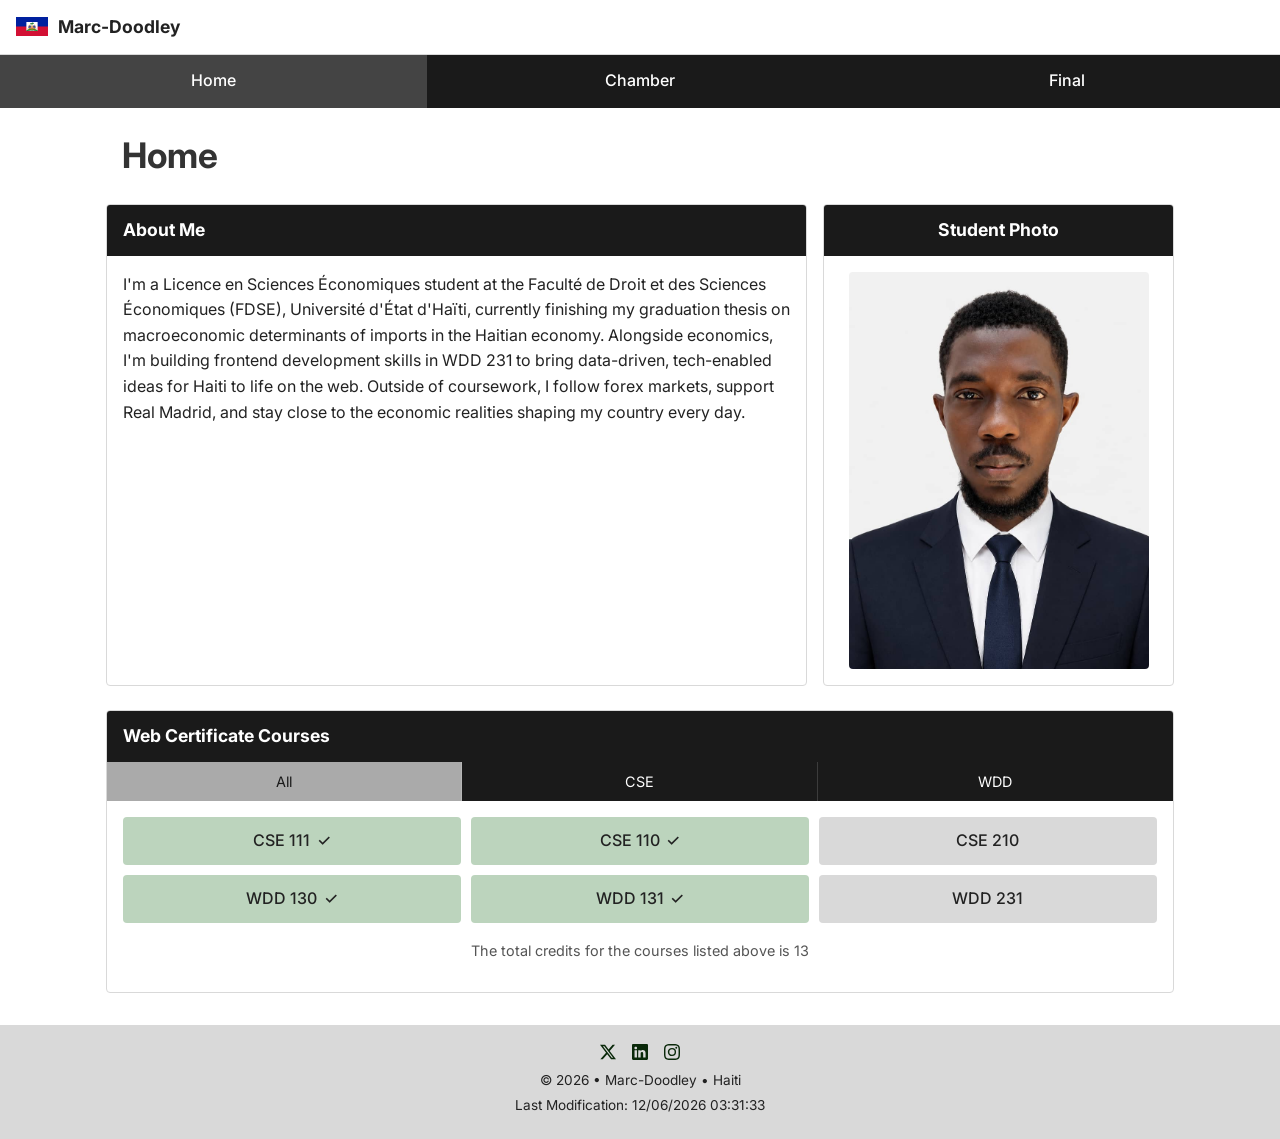
==== index.html @ a6fe9c1b "Week 1 assignments" ====
<!DOCTYPE html>
<html lang="en">
<head>
  <meta charset="UTF-8" />
  <meta name="viewport" content="width=device-width, initial-scale=1.0" />
  <title>Marc-Doodley SEMETUS | WDD 231 Course Home</title>
  <meta name="description" content="Marc-Doodley's WDD 231 Web Frontend Development I course home page: about me, student photo, and Web Certificate Courses progress." />
  <meta name="author" content="Marc-Doodley" />

  <link href="https://fonts.googleapis.com/css2?family=Inter:wght@400;500;600;700&display=swap" rel="stylesheet" />

  <link rel="stylesheet" href="styles/style.css" />

  <script src="scripts/script.js" defer></script>
</head>
<body>

  <header>
    <div class="brand">
      <img src="images/flag_of_haiti.svg" alt="Site logo" class="logo" width="32" height="32" />
      <span class="site-name">Marc-Doodley</span>
    </div>

    <button id="hamburger" class="hamburger" aria-label="Toggle navigation menu" aria-expanded="false" aria-controls="primaryNav">
      <span></span>
      <span></span>
      <span></span>
    </button>
  </header>

  <nav>
    <ul id="primaryNav">
      <li><a href="index.html" class="active" target="_blank">Home</a></li>
      <li><a href="chamber.html" target="_blank">Chamber</a></li>
      <li><a href="final.html" target="_blank">Final</a></li>
    </ul>
  </nav>

  <main>
    <h1>Home</h1>

    <div class="intro-grid">
      <section class="about-me">
        <h2>About Me</h2>
        <p>
          I'm a Licence en Sciences Économiques student at the Faculté de Droit et des Sciences
          Économiques (FDSE), Université d'État d'Haïti, currently finishing my graduation thesis
          on macroeconomic determinants of imports in the Haitian economy. Alongside economics, I'm
          building frontend development skills in WDD 231 to bring data-driven, tech-enabled ideas
          for Haiti to life on the web. Outside of coursework, I follow forex markets, support Real
          Madrid, and stay close to the economic realities shaping my country every day.
        </p>
      </section>

      <section class="photo-section">
        <h2>Student Photo</h2>
        <img src="images/Profile-picture.jpeg" alt="Student photo placeholder" class="student-photo" width="300" height="260" />
      </section>
    </div>

    <section class="certificate-courses">
      <h2>Web Certificate Courses</h2>

      <div class="filter-buttons">
        <button class="filter-btn active" data-filter="all">All</button>
        <button class="filter-btn" data-filter="CSE">CSE</button>
        <button class="filter-btn" data-filter="WDD">WDD</button>
      </div>

      <div id="courseCards" class="course-cards"></div>

      <p class="credit-total">
        The total credits for the courses listed above is <span id="creditTotal">0</span>
      </p>
    </section>
  </main>

  <footer>
    <div class="social-links">
      <a href="https://x.com/Mkdl2002"><img src="images/twitter-x.svg" alt="X profile" width="16" height="16"></a>
      <a href="https://linkedin.com/in/marc-doodley"><img src="images/linkedin.svg" alt="LinekedIn profile" width="16" height="16"></a> 
      <a href="https://www.instagram.com/marcdoodleys?igsh=MWNpeXg5dWdqZjRjdw=="><img src="images/instagram.svg" alt="Instagram profile" width="16" height="16"></a>
    </div>

    <p>&copy; <span id="currentYear"></span> &bull; Marc-Doodley &bull; Haiti</p>

    <p id="lastModified"></p>
  </footer>

</body>
  </footer>
</html>
---- styles/style.css ----
/* style.css — single stylesheet, mobile-first with a media query for larger screens */

:root {
  --color-bg: #ffffff;
  --color-dark: #333333;
  --color-nav: #1a1a1a;
  --color-light-gray: #d9d9d9;
  --color-mid-gray: #aaaaaa;
  --color-text: #222222;
  --color-text-muted: #555555;

  --font-body: "Inter", system-ui, sans-serif;

  --radius: 4px;
}

* {
  box-sizing: border-box;
}

body {
  margin: 0;
  font-family: var(--font-body);
  color: var(--color-text);
  background-color: var(--color-bg);
  line-height: 1.6;
}

img {
  max-width: 100%;
  height: auto;
  display: block;
}

a {
  color: inherit;
  text-decoration: none;
}

h1,
h2 {
  margin: 0 0 0.6em 0;
  color: var(--color-dark);
}

h1 {
  font-size: 1.8rem;
  padding: 1rem 1rem 0;
}

h2 {
  font-size: 1.1rem;
  margin: 0;
}

p {
  margin: 0 0 1em 0;
}

/* ---------- Header ---------- */

header {
  display: flex;
  align-items: center;
  justify-content: space-between;
  padding: 0.8rem 1rem;
  border-bottom: 1px solid var(--color-light-gray);
}

.brand {
  display: flex;
  align-items: center;
  gap: 0.6rem;
}

.site-name {
  font-weight: 700;
  font-size: 1.1rem;
}

/* Hamburger */

.hamburger {
  display: flex;
  flex-direction: column;
  justify-content: space-between;
  width: 26px;
  height: 20px;
  background: none;
  border: none;
  cursor: pointer;
  padding: 0;
}

.hamburger span {
  display: block;
  height: 2px;
  width: 100%;
  background-color: var(--color-dark);
  border-radius: 2px;
  transition: transform 0.25s ease, opacity 0.25s ease;
}

.hamburger.open span:nth-child(1) {
  transform: translateY(9px) rotate(45deg);
}

.hamburger.open span:nth-child(2) {
  opacity: 0;
}

.hamburger.open span:nth-child(3) {
  transform: translateY(-9px) rotate(-45deg);
}

/* Nav (small screens: stacked dropdown) */

#primaryNav {
  list-style: none;
  margin: 0;
  padding: 0;
  background-color: var(--color-nav);
  display: none;
  flex-direction: column;
}

#primaryNav.open {
  display: flex;
}

#primaryNav li a {
  display: block;
  color: #ffffff;
  padding: 0.85rem 1.2rem;
  font-weight: 500;
  border-top: 1px solid rgba(255, 255, 255, 0.12);
  transition: background-color 0.2s ease, padding-left 0.2s ease;
}

#primaryNav li a:hover,
#primaryNav li a.active {
  background-color: #444444;
  padding-left: 1.6rem;
}

/* ---------- Main layout ---------- */

main {
  max-width: 1100px;
  margin: 0 auto;
  padding: 0 1rem 2rem;
}

.intro-grid {
  display: grid;
  grid-template-columns: 1fr;
  gap: 1rem;
  margin-bottom: 1.5rem;
}

.about-me,
.photo-section,
.certificate-courses {
  border: 1px solid var(--color-light-gray);
  border-radius: var(--radius);
  overflow: hidden;
}

.about-me,
.photo-section {
  padding-bottom: 1rem;
}

.about-me h2,
.photo-section h2,
.certificate-courses h2 {
  background-color: var(--color-nav);
  color: #ffffff;
  padding: 0.7rem 1rem;
  align-items: center;
}

.about-me p {
  padding: 0 1rem;
  margin-top: 1rem;
}

.photo-section {
  text-align: center;
}

.student-photo {
  margin: 1rem auto 0;
  border-radius: var(--radius);
}

/* ---------- Certificate courses ---------- */

.filter-buttons {
  display: grid;
  grid-template-columns: repeat(3, 1fr);
}

.filter-btn {
  font-family: var(--font-body);
  font-size: 0.9rem;
  background-color: var(--color-nav);
  border: none;
  border-right: 1px solid rgba(255, 255, 255, 0.15);
  color: #ffffff;
  padding: 0.7rem 0.5rem;
  cursor: pointer;
  transition: background-color 0.2s ease;
}

.filter-btn:last-child {
  border-right: none;
}

.filter-btn:hover {
  background-color: #444444;
}

.filter-btn.active {
  background-color: var(--color-mid-gray);
  color: #1a1a1a;
}

.course-cards {
  display: grid;
  grid-template-columns: repeat(2, 1fr);
  gap: 0.6rem;
  padding: 1rem;
}

.course-card {
  display: flex;
  align-items: center;
  justify-content: center;
  gap: 0.4rem;
  padding: 0.7rem 0.5rem;
  background-color: var(--color-light-gray);
  border-radius: var(--radius);
  font-weight: 500;
  text-align: center;
}

.course-card.completed {
  background-color: #bcd4bd;
}

.course-card.completed::after {
  content: " \2713";
}

.credit-total {
  text-align: center;
  padding: 0 1rem 1rem;
  color: var(--color-text-muted);
  font-size: 0.9rem;
}

/* ---------- Footer ---------- */

footer {
  background-color: var(--color-light-gray);
  color: var(--color-text);
  text-align: center;
  padding: 1.2rem 1rem;
}

.social-links {
  display: flex;
  justify-content: center;
  gap: 1rem;
  margin-bottom: 0.6rem;
}

.social-links a {
  color: var(--color-dark);
  transition: color 0.2s ease;
}

.social-links a:hover {
  color: #000000;
}

footer p {
  margin: 0.2rem 0;
  font-size: 0.85rem;
}

/* ---------- Larger screens ---------- */

@media screen and (min-width: 700px) {
  .hamburger {
    display: none;
  }

  #primaryNav {
    display: flex;
    flex-direction: row;
    background-color: var(--color-nav);
  }

  #primaryNav li {
    flex: 1;
  }

  #primaryNav li a {
    border-top: none;
    text-align: center;
  }

  #primaryNav li a:hover,
  #primaryNav li a.active {
    padding-left: 1.2rem;
  }

  h1 {
    font-size: 2.2rem;
    padding-top: 1.2rem;
  }

  .intro-grid {
    grid-template-columns: 2fr 1fr;
    align-items: stretch;
  }

  .course-cards {
    grid-template-columns: repeat(3, 1fr);
  }
}
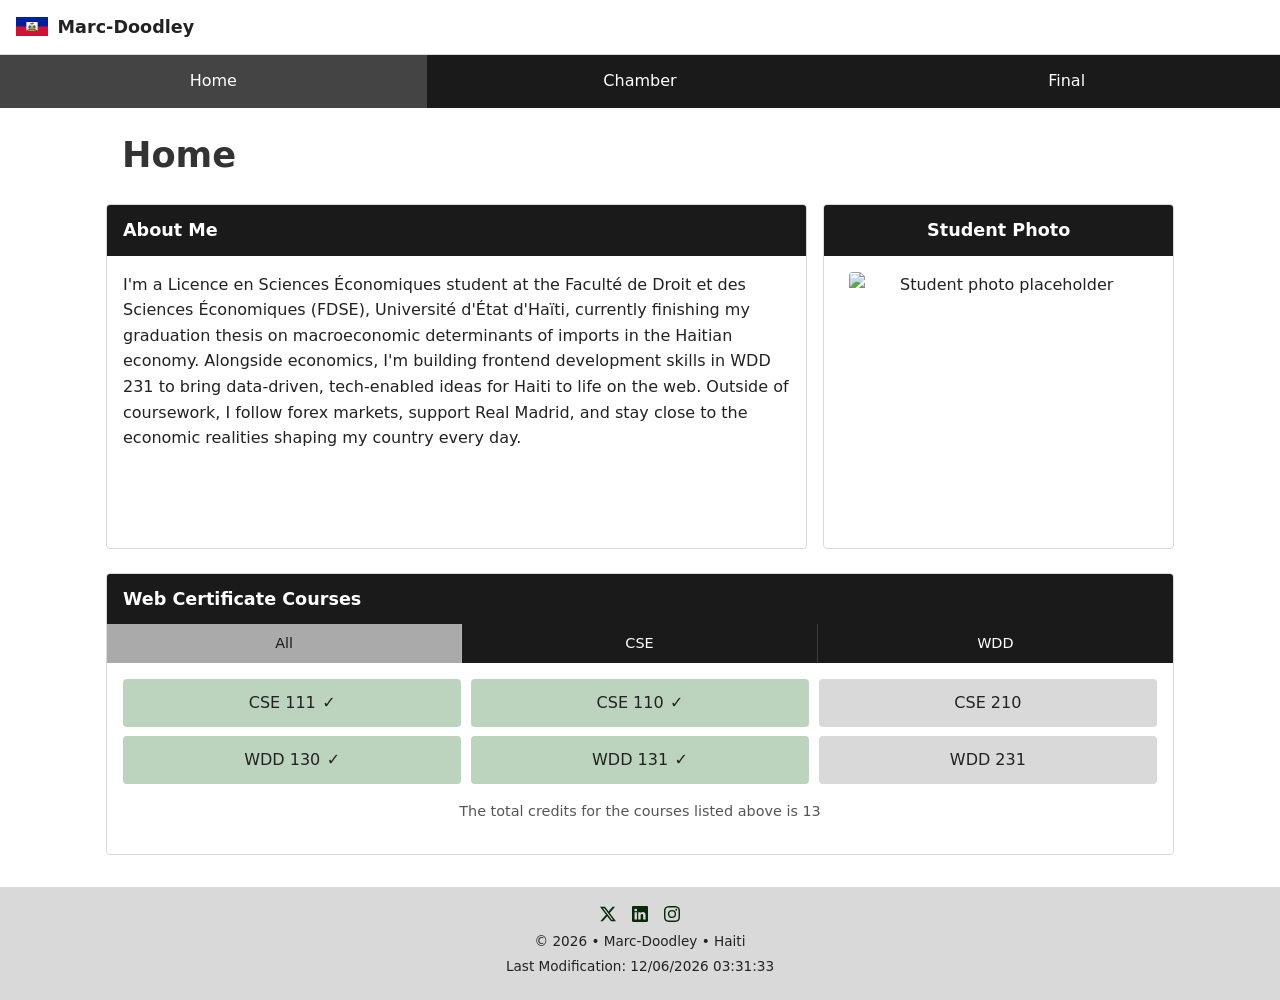
==== commit 39eff3fb: "Modification on assignment week 1" ====
--- a/index.html
+++ b/index.html
@@ -5,11 +5,13 @@
   <meta name="viewport" content="width=device-width, initial-scale=1.0" />
   <title>Marc-Doodley SEMETUS | WDD 231 Course Home</title>
   <meta name="description" content="Marc-Doodley's WDD 231 Web Frontend Development I course home page: about me, student photo, and Web Certificate Courses progress." />
-  <meta name="author" content="Marc-Doodley" />
+  <meta name="author" content="Marc-Doodley">
 
-  <link href="https://fonts.googleapis.com/css2?family=Inter:wght@400;500;600;700&display=swap" rel="stylesheet" />
+  <link rel="preconnect" href="https://fonts.googleapis.com">
+  <link rel="preconnect" href="https://fonts.gstatic.com" crossorigin>
 
-  <link rel="stylesheet" href="styles/style.css" />
+  <link rel="stylesheet" href="styles/smaller.css" />
+  <link rel="stylesheet" href="styles/larger.css" />
 
   <script src="scripts/script.js" defer></script>
 </head>
@@ -54,7 +56,7 @@
 
       <section class="photo-section">
         <h2>Student Photo</h2>
-        <img src="images/Profile-picture.jpeg" alt="Student photo placeholder" class="student-photo" width="300" height="260" />
+        <img src="images/profile-picture.jpeg" alt="Student photo placeholder" class="student-photo" width="300" height="260" />
       </section>
     </div>
 
@@ -86,7 +88,5 @@
 
     <p id="lastModified"></p>
   </footer>
-
 </body>
-  </footer>
 </html>
--- a/styles/smaller.css
+++ b/styles/smaller.css
@@ -0,0 +1,290 @@
+/* small.css — mobile-first base styles (320px and up) */
+
+:root {
+  --color-bg: #ffffff;
+  --color-dark: #333333;
+  --color-nav: #1a1a1a;
+  --color-light-gray: #d9d9d9;
+  --color-mid-gray: #aaaaaa;
+  --color-text: #222222;
+  --color-text-muted: #555555;
+
+  --font-body: "Inter", system-ui, sans-serif;
+
+  --radius: 4px;
+}
+
+* {
+  box-sizing: border-box;
+}
+
+body {
+  margin: 0;
+  font-family: var(--font-body);
+  color: var(--color-text);
+  background-color: var(--color-bg);
+  line-height: 1.6;
+}
+
+img {
+  max-width: 100%;
+  height: auto;
+  display: block;
+}
+
+a {
+  color: inherit;
+  text-decoration: none;
+}
+
+h1,
+h2 {
+  margin: 0 0 0.6em 0;
+  color: var(--color-dark);
+}
+
+h1 {
+  font-size: 1.8rem;
+  padding: 1rem 1rem 0;
+}
+
+h2 {
+  font-size: 1.1rem;
+  margin: 0;
+}
+
+p {
+  margin: 0 0 1em 0;
+}
+
+/* ---------- Header ---------- */
+
+header {
+  display: flex;
+  align-items: center;
+  justify-content: space-between;
+  padding: 0.8rem 1rem;
+  border-bottom: 1px solid var(--color-light-gray);
+}
+
+.brand {
+  display: flex;
+  align-items: center;
+  gap: 0.6rem;
+}
+
+.site-name {
+  font-weight: 700;
+  font-size: 1.1rem;
+}
+
+/* Hamburger */
+
+.hamburger {
+  display: flex;
+  flex-direction: column;
+  justify-content: space-between;
+  width: 26px;
+  height: 20px;
+  background: none;
+  border: none;
+  cursor: pointer;
+  padding: 0;
+}
+
+.hamburger span {
+  display: block;
+  height: 2px;
+  width: 100%;
+  background-color: var(--color-dark);
+  border-radius: 2px;
+  transition: transform 0.25s ease, opacity 0.25s ease;
+}
+
+.hamburger.open span:nth-child(1) {
+  transform: translateY(9px) rotate(45deg);
+}
+
+.hamburger.open span:nth-child(2) {
+  opacity: 0;
+}
+
+.hamburger.open span:nth-child(3) {
+  transform: translateY(-9px) rotate(-45deg);
+}
+
+/* Nav (small screens: stacked dropdown) */
+
+#primaryNav {
+  list-style: none;
+  margin: 0;
+  padding: 0;
+  background-color: var(--color-nav);
+  display: none;
+  flex-direction: column;
+}
+
+#primaryNav.open {
+  display: flex;
+}
+
+#primaryNav li a {
+  display: block;
+  color: #ffffff;
+  padding: 0.85rem 1.2rem;
+  font-weight: 500;
+  border-top: 1px solid rgba(255, 255, 255, 0.12);
+  transition: background-color 0.2s ease, padding-left 0.2s ease;
+}
+
+#primaryNav li a:hover,
+#primaryNav li a.active {
+  background-color: #444444;
+  padding-left: 1.6rem;
+}
+
+/* ---------- Main layout ---------- */
+
+main {
+  max-width: 1100px;
+  margin: 0 auto;
+  padding: 0 1rem 2rem;
+}
+
+.intro-grid {
+  display: grid;
+  grid-template-columns: 1fr;
+  gap: 1rem;
+  margin-bottom: 1.5rem;
+}
+
+.about-me,
+.photo-section,
+.certificate-courses {
+  border: 1px solid var(--color-light-gray);
+  border-radius: var(--radius);
+  overflow: hidden;
+}
+
+.about-me,
+.photo-section {
+  padding-bottom: 1rem;
+}
+
+.about-me h2,
+.photo-section h2,
+.certificate-courses h2 {
+  background-color: var(--color-nav);
+  color: #ffffff;
+  padding: 0.7rem 1rem;
+}
+
+.about-me p {
+  padding: 0 1rem;
+  margin-top: 1rem;
+}
+
+.photo-section {
+  text-align: center;
+}
+
+.student-photo {
+  margin: 1rem auto 0;
+  border-radius: var(--radius);
+}
+
+/* ---------- Certificate courses ---------- */
+
+.filter-buttons {
+  display: grid;
+  grid-template-columns: repeat(3, 1fr);
+}
+
+.filter-btn {
+  font-family: var(--font-body);
+  font-size: 0.9rem;
+  background-color: var(--color-nav);
+  border: none;
+  border-right: 1px solid rgba(255, 255, 255, 0.15);
+  color: #ffffff;
+  padding: 0.7rem 0.5rem;
+  cursor: pointer;
+  transition: background-color 0.2s ease;
+}
+
+.filter-btn:last-child {
+  border-right: none;
+}
+
+.filter-btn:hover {
+  background-color: #444444;
+}
+
+.filter-btn.active {
+  background-color: var(--color-mid-gray);
+  color: #1a1a1a;
+}
+
+.course-cards {
+  display: grid;
+  grid-template-columns: repeat(2, 1fr);
+  gap: 0.6rem;
+  padding: 1rem;
+}
+
+.course-card {
+  display: flex;
+  align-items: center;
+  justify-content: center;
+  gap: 0.4rem;
+  padding: 0.7rem 0.5rem;
+  background-color: var(--color-light-gray);
+  border-radius: var(--radius);
+  font-weight: 500;
+  text-align: center;
+}
+
+.course-card.completed {
+  background-color: #bcd4bd;
+}
+
+.course-card.completed::after {
+  content: " \2713";
+}
+
+.credit-total {
+  text-align: center;
+  padding: 0 1rem 1rem;
+  color: var(--color-text-muted);
+  font-size: 0.9rem;
+}
+
+/* ---------- Footer ---------- */
+
+footer {
+  background-color: var(--color-light-gray);
+  color: var(--color-text);
+  text-align: center;
+  padding: 1.2rem 1rem;
+}
+
+.social-links {
+  display: flex;
+  justify-content: center;
+  gap: 1rem;
+  margin-bottom: 0.6rem;
+}
+
+.social-links a {
+  color: var(--color-dark);
+  transition: color 0.2s ease;
+}
+
+.social-links a:hover {
+  color: #000000;
+}
+
+footer p {
+  margin: 0.2rem 0;
+  font-size: 0.85rem;
+}
--- a/styles/larger.css
+++ b/styles/larger.css
@@ -0,0 +1,41 @@
+/* larger.css — enhancements for wider viewports (loaded after small.css) */
+
+@media screen and (min-width: 700px) {
+  .hamburger {
+    display: none;
+  }
+
+  #primaryNav {
+    display: flex;
+    flex-direction: row;
+    background-color: var(--color-nav);
+  }
+
+  #primaryNav li {
+    flex: 1;
+  }
+
+  #primaryNav li a {
+    border-top: none;
+    text-align: center;
+  }
+
+  #primaryNav li a:hover,
+  #primaryNav li a.active {
+    padding-left: 1.2rem;
+  }
+
+  h1 {
+    font-size: 2.2rem;
+    padding-top: 1.2rem;
+  }
+
+  .intro-grid {
+    grid-template-columns: 2fr 1fr;
+    align-items: stretch;
+  }
+
+  .course-cards {
+    grid-template-columns: repeat(3, 1fr);
+  }
+}
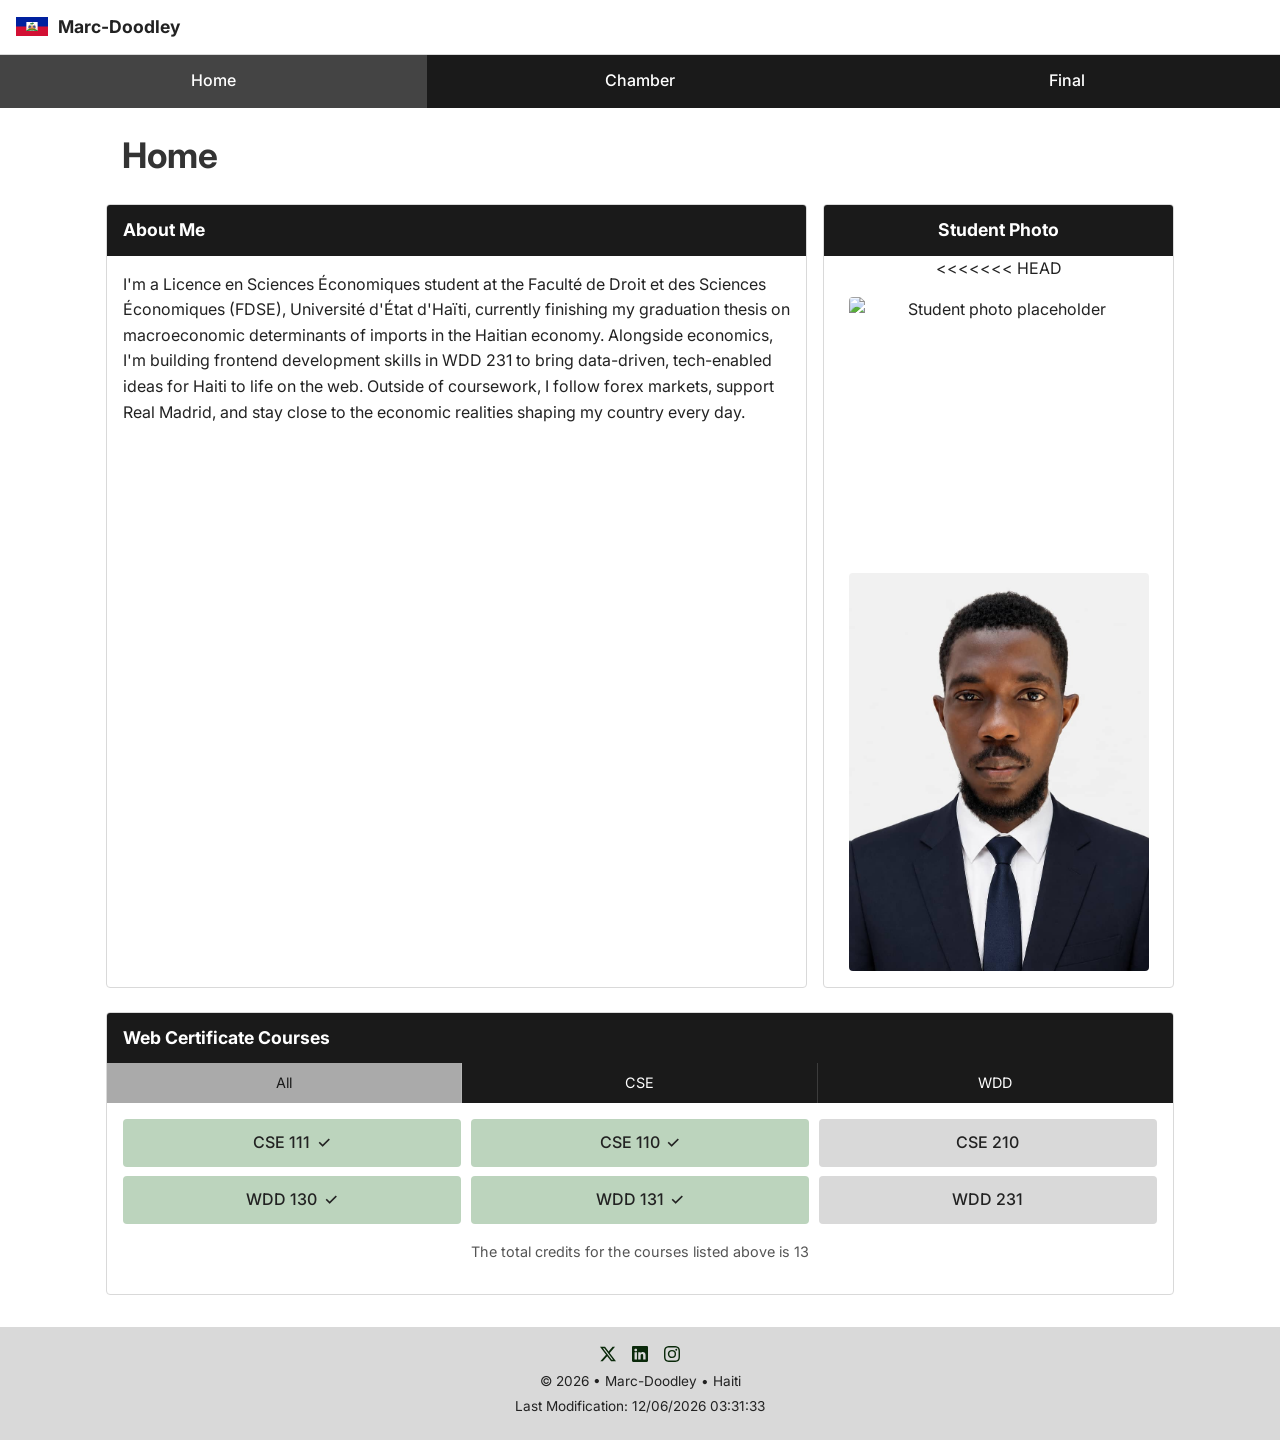
==== commit 8c6fd944: "Resolution du conflit sur index.html" ====
--- a/index.html
+++ b/index.html
@@ -1,10 +1,12 @@
 <!DOCTYPE html>
 <html lang="en">
+
 <head>
   <meta charset="UTF-8" />
   <meta name="viewport" content="width=device-width, initial-scale=1.0" />
   <title>Marc-Doodley SEMETUS | WDD 231 Course Home</title>
-  <meta name="description" content="Marc-Doodley's WDD 231 Web Frontend Development I course home page: about me, student photo, and Web Certificate Courses progress." />
+  <meta name="description"
+    content="Marc-Doodley's WDD 231 Web Frontend Development I course home page: about me, student photo, and Web Certificate Courses progress." />
   <meta name="author" content="Marc-Doodley">
 
   <link rel="preconnect" href="https://fonts.googleapis.com">
@@ -12,9 +14,17 @@
 
   <link rel="stylesheet" href="styles/smaller.css" />
   <link rel="stylesheet" href="styles/larger.css" />
+  <title>Marc-Doodley | WDD 231 Course Home</title>
+  <meta name="description"
+    content="Marc-Doodley's WDD 231 Web Frontend Development I course home page: about me, student photo, and Web Certificate Courses progress." />
+  <meta name="author" content="Marc-Doodley" />
 
+  <link href="https://fonts.googleapis.com/css2?family=Inter:wght@400;500;600;700&display=swap" rel="stylesheet" />
+
+  <link rel="stylesheet" href="styles/style.css" />
   <script src="scripts/script.js" defer></script>
 </head>
+
 <body>
 
   <header>
@@ -23,7 +33,8 @@
       <span class="site-name">Marc-Doodley</span>
     </div>
 
-    <button id="hamburger" class="hamburger" aria-label="Toggle navigation menu" aria-expanded="false" aria-controls="primaryNav">
+    <button id="hamburger" class="hamburger" aria-label="Toggle navigation menu" aria-expanded="false"
+      aria-controls="primaryNav">
       <span></span>
       <span></span>
       <span></span>
@@ -56,7 +67,11 @@
 
       <section class="photo-section">
         <h2>Student Photo</h2>
-        <img src="images/profile-picture.jpeg" alt="Student photo placeholder" class="student-photo" width="300" height="260" />
+        <<<<<<< HEAD <img src="images/profile-picture.jpeg" alt="Student photo placeholder" class="student-photo"
+          width="300" height="260" />
+
+        <img src="images/Profile-picture.jpeg" alt="Student photo placeholder" class="student-photo" width="300"
+          height="260" />
       </section>
     </div>
 
@@ -80,8 +95,10 @@
   <footer>
     <div class="social-links">
       <a href="https://x.com/Mkdl2002"><img src="images/twitter-x.svg" alt="X profile" width="16" height="16"></a>
-      <a href="https://linkedin.com/in/marc-doodley"><img src="images/linkedin.svg" alt="LinekedIn profile" width="16" height="16"></a> 
-      <a href="https://www.instagram.com/marcdoodleys?igsh=MWNpeXg5dWdqZjRjdw=="><img src="images/instagram.svg" alt="Instagram profile" width="16" height="16"></a>
+      <a href="https://linkedin.com/in/marc-doodley"><img src="images/linkedin.svg" alt="LinekedIn profile" width="16"
+          height="16"></a>
+      <a href="https://www.instagram.com/marcdoodleys?igsh=MWNpeXg5dWdqZjRjdw=="><img src="images/instagram.svg"
+          alt="Instagram profile" width="16" height="16"></a>
     </div>
 
     <p>&copy; <span id="currentYear"></span> &bull; Marc-Doodley &bull; Haiti</p>
@@ -89,4 +106,5 @@
     <p id="lastModified"></p>
   </footer>
 </body>
+
 </html>
--- a/styles/style.css
+++ b/styles/style.css
@@ -0,0 +1,333 @@
+/* style.css — single stylesheet, mobile-first with a media query for larger screens */
+
+:root {
+  --color-bg: #ffffff;
+  --color-dark: #333333;
+  --color-nav: #1a1a1a;
+  --color-light-gray: #d9d9d9;
+  --color-mid-gray: #aaaaaa;
+  --color-text: #222222;
+  --color-text-muted: #555555;
+
+  --font-body: "Inter", system-ui, sans-serif;
+
+  --radius: 4px;
+}
+
+* {
+  box-sizing: border-box;
+}
+
+body {
+  margin: 0;
+  font-family: var(--font-body);
+  color: var(--color-text);
+  background-color: var(--color-bg);
+  line-height: 1.6;
+}
+
+img {
+  max-width: 100%;
+  height: auto;
+  display: block;
+}
+
+a {
+  color: inherit;
+  text-decoration: none;
+}
+
+h1,
+h2 {
+  margin: 0 0 0.6em 0;
+  color: var(--color-dark);
+}
+
+h1 {
+  font-size: 1.8rem;
+  padding: 1rem 1rem 0;
+}
+
+h2 {
+  font-size: 1.1rem;
+  margin: 0;
+}
+
+p {
+  margin: 0 0 1em 0;
+}
+
+/* ---------- Header ---------- */
+
+header {
+  display: flex;
+  align-items: center;
+  justify-content: space-between;
+  padding: 0.8rem 1rem;
+  border-bottom: 1px solid var(--color-light-gray);
+}
+
+.brand {
+  display: flex;
+  align-items: center;
+  gap: 0.6rem;
+}
+
+.site-name {
+  font-weight: 700;
+  font-size: 1.1rem;
+}
+
+/* Hamburger */
+
+.hamburger {
+  display: flex;
+  flex-direction: column;
+  justify-content: space-between;
+  width: 26px;
+  height: 20px;
+  background: none;
+  border: none;
+  cursor: pointer;
+  padding: 0;
+}
+
+.hamburger span {
+  display: block;
+  height: 2px;
+  width: 100%;
+  background-color: var(--color-dark);
+  border-radius: 2px;
+  transition: transform 0.25s ease, opacity 0.25s ease;
+}
+
+.hamburger.open span:nth-child(1) {
+  transform: translateY(9px) rotate(45deg);
+}
+
+.hamburger.open span:nth-child(2) {
+  opacity: 0;
+}
+
+.hamburger.open span:nth-child(3) {
+  transform: translateY(-9px) rotate(-45deg);
+}
+
+/* Nav (small screens: stacked dropdown) */
+
+#primaryNav {
+  list-style: none;
+  margin: 0;
+  padding: 0;
+  background-color: var(--color-nav);
+  display: none;
+  flex-direction: column;
+}
+
+#primaryNav.open {
+  display: flex;
+}
+
+#primaryNav li a {
+  display: block;
+  color: #ffffff;
+  padding: 0.85rem 1.2rem;
+  font-weight: 500;
+  border-top: 1px solid rgba(255, 255, 255, 0.12);
+  transition: background-color 0.2s ease, padding-left 0.2s ease;
+}
+
+#primaryNav li a:hover,
+#primaryNav li a.active {
+  background-color: #444444;
+  padding-left: 1.6rem;
+}
+
+/* ---------- Main layout ---------- */
+
+main {
+  max-width: 1100px;
+  margin: 0 auto;
+  padding: 0 1rem 2rem;
+}
+
+.intro-grid {
+  display: grid;
+  grid-template-columns: 1fr;
+  gap: 1rem;
+  margin-bottom: 1.5rem;
+}
+
+.about-me,
+.photo-section,
+.certificate-courses {
+  border: 1px solid var(--color-light-gray);
+  border-radius: var(--radius);
+  overflow: hidden;
+}
+
+.about-me,
+.photo-section {
+  padding-bottom: 1rem;
+}
+
+.about-me h2,
+.photo-section h2,
+.certificate-courses h2 {
+  background-color: var(--color-nav);
+  color: #ffffff;
+  padding: 0.7rem 1rem;
+  align-items: center;
+}
+
+.about-me p {
+  padding: 0 1rem;
+  margin-top: 1rem;
+}
+
+.photo-section {
+  text-align: center;
+}
+
+.student-photo {
+  margin: 1rem auto 0;
+  border-radius: var(--radius);
+}
+
+/* ---------- Certificate courses ---------- */
+
+.filter-buttons {
+  display: grid;
+  grid-template-columns: repeat(3, 1fr);
+}
+
+.filter-btn {
+  font-family: var(--font-body);
+  font-size: 0.9rem;
+  background-color: var(--color-nav);
+  border: none;
+  border-right: 1px solid rgba(255, 255, 255, 0.15);
+  color: #ffffff;
+  padding: 0.7rem 0.5rem;
+  cursor: pointer;
+  transition: background-color 0.2s ease;
+}
+
+.filter-btn:last-child {
+  border-right: none;
+}
+
+.filter-btn:hover {
+  background-color: #444444;
+}
+
+.filter-btn.active {
+  background-color: var(--color-mid-gray);
+  color: #1a1a1a;
+}
+
+.course-cards {
+  display: grid;
+  grid-template-columns: repeat(2, 1fr);
+  gap: 0.6rem;
+  padding: 1rem;
+}
+
+.course-card {
+  display: flex;
+  align-items: center;
+  justify-content: center;
+  gap: 0.4rem;
+  padding: 0.7rem 0.5rem;
+  background-color: var(--color-light-gray);
+  border-radius: var(--radius);
+  font-weight: 500;
+  text-align: center;
+}
+
+.course-card.completed {
+  background-color: #bcd4bd;
+}
+
+.course-card.completed::after {
+  content: " \2713";
+}
+
+.credit-total {
+  text-align: center;
+  padding: 0 1rem 1rem;
+  color: var(--color-text-muted);
+  font-size: 0.9rem;
+}
+
+/* ---------- Footer ---------- */
+
+footer {
+  background-color: var(--color-light-gray);
+  color: var(--color-text);
+  text-align: center;
+  padding: 1.2rem 1rem;
+}
+
+.social-links {
+  display: flex;
+  justify-content: center;
+  gap: 1rem;
+  margin-bottom: 0.6rem;
+}
+
+.social-links a {
+  color: var(--color-dark);
+  transition: color 0.2s ease;
+}
+
+.social-links a:hover {
+  color: #000000;
+}
+
+footer p {
+  margin: 0.2rem 0;
+  font-size: 0.85rem;
+}
+
+/* ---------- Larger screens ---------- */
+
+@media screen and (min-width: 700px) {
+  .hamburger {
+    display: none;
+  }
+
+  #primaryNav {
+    display: flex;
+    flex-direction: row;
+    background-color: var(--color-nav);
+  }
+
+  #primaryNav li {
+    flex: 1;
+  }
+
+  #primaryNav li a {
+    border-top: none;
+    text-align: center;
+  }
+
+  #primaryNav li a:hover,
+  #primaryNav li a.active {
+    padding-left: 1.2rem;
+  }
+
+  h1 {
+    font-size: 2.2rem;
+    padding-top: 1.2rem;
+  }
+
+  .intro-grid {
+    grid-template-columns: 2fr 1fr;
+    align-items: stretch;
+  }
+
+  .course-cards {
+    grid-template-columns: repeat(3, 1fr);
+  }
+}
